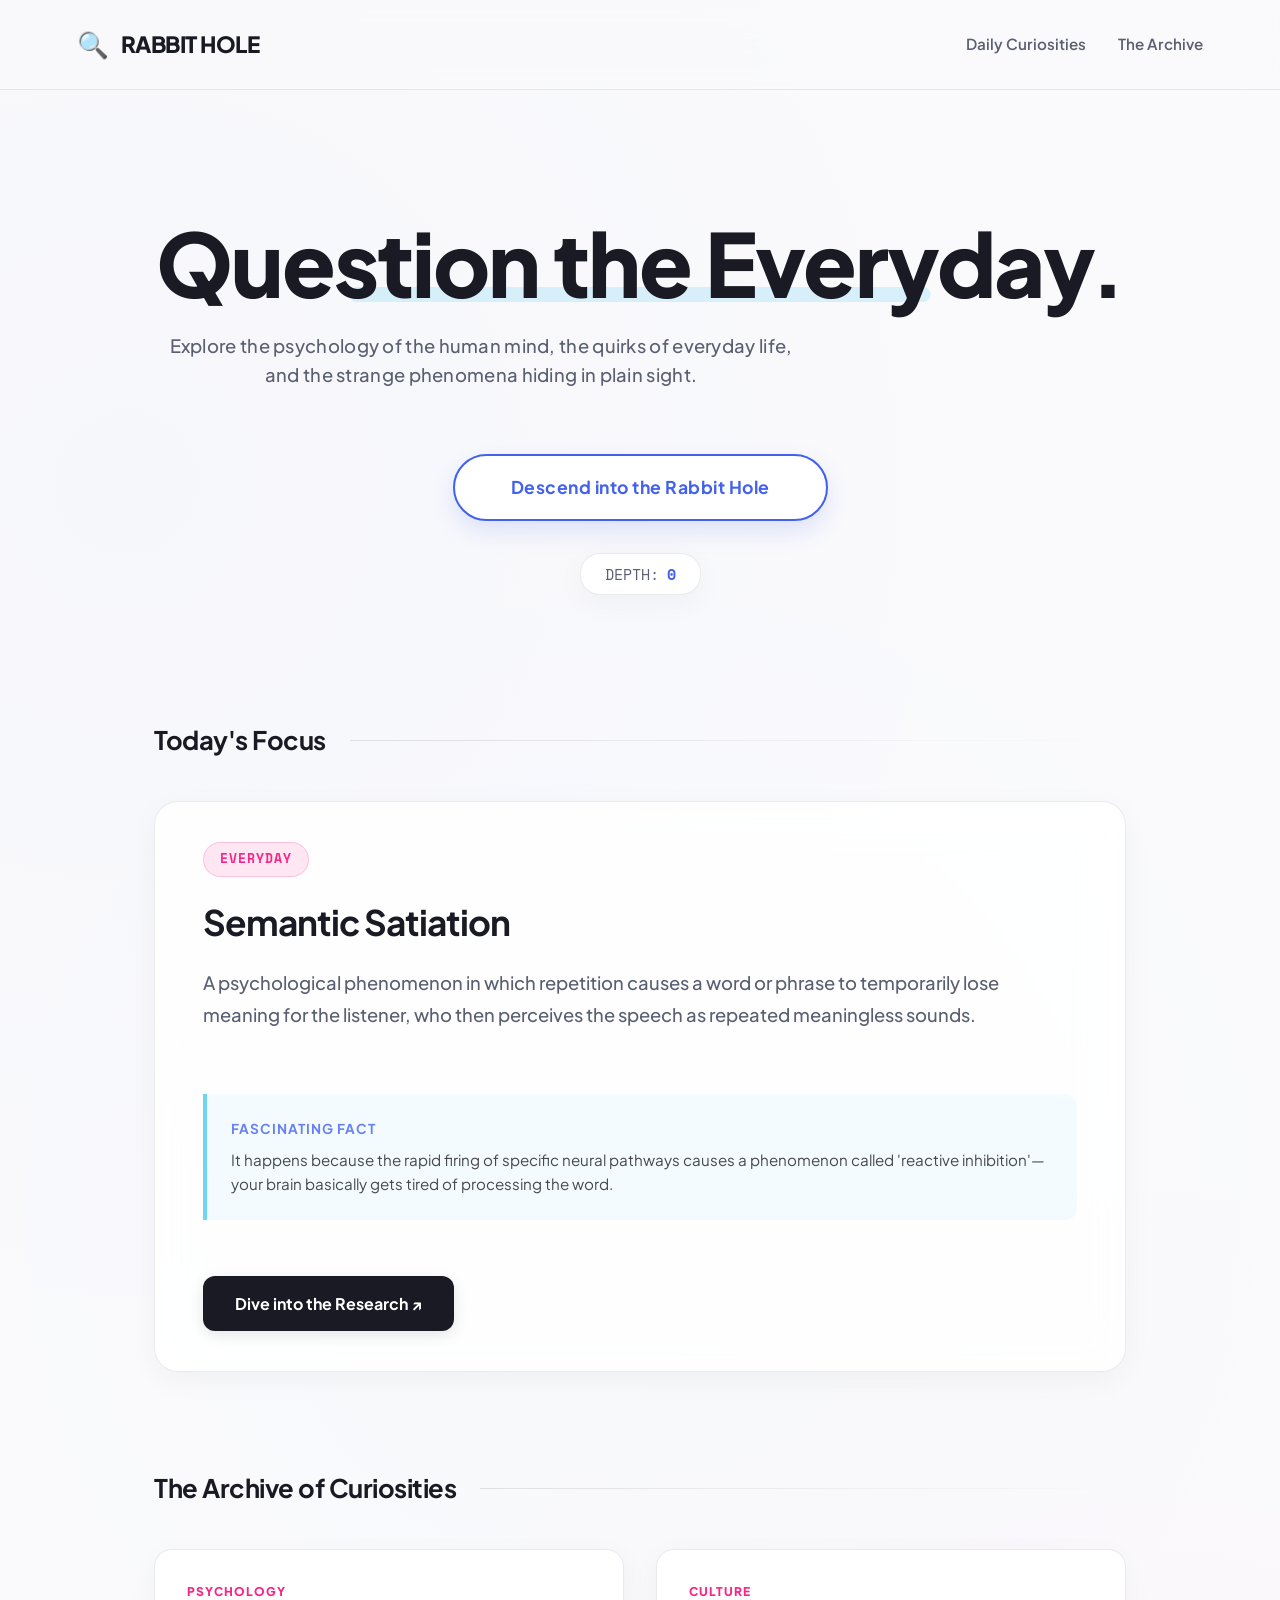
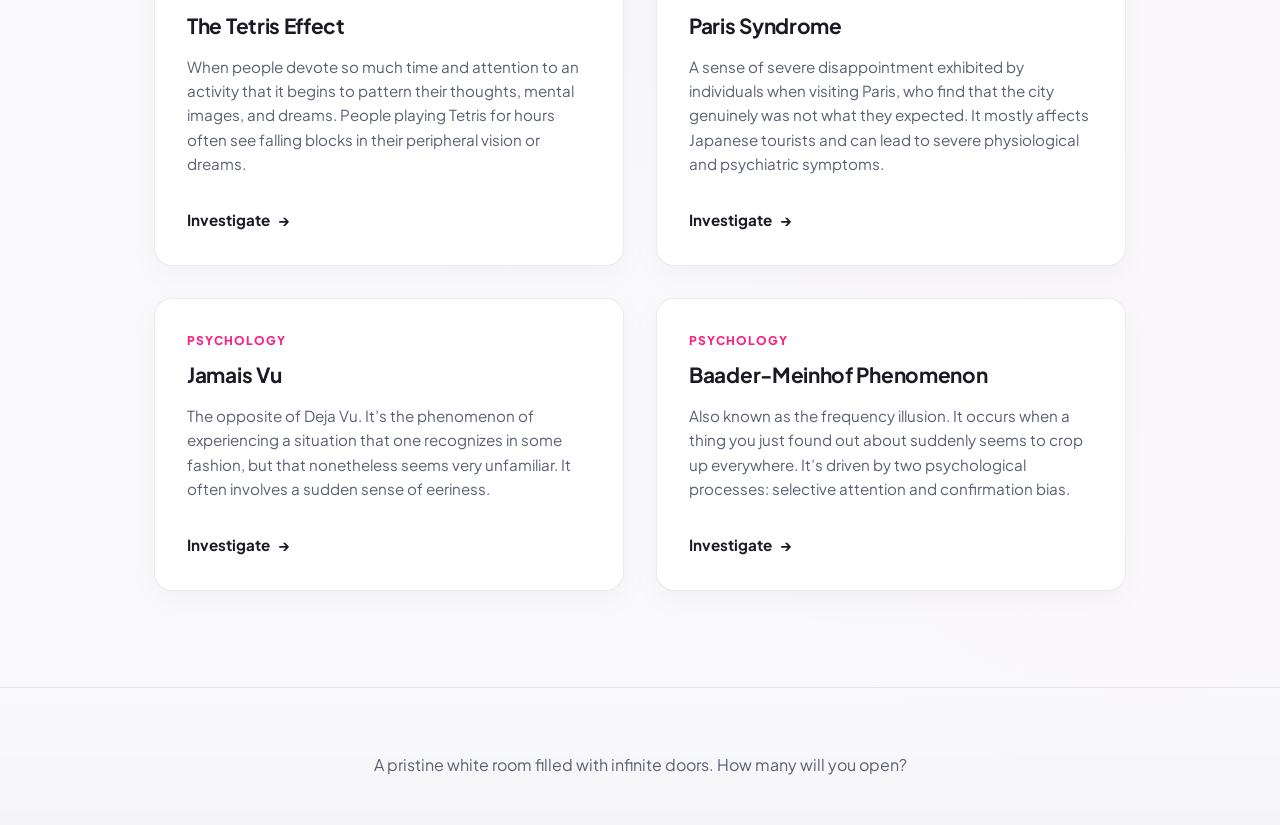
==== index.html @ a73865cf "Add files via upload" ====
<!DOCTYPE html>
<html lang="en">
<head>
    <meta charset="UTF-8">
    <meta name="viewport" content="width=device-width, initial-scale=1.0">
    <title>Rabbit Hole | The Interactive Curiosity Engine</title>
    <link rel="preconnect" href="https://fonts.googleapis.com">
    <link rel="preconnect" href="https://fonts.gstatic.com" crossorigin>
    <link href="https://fonts.googleapis.com/css2?family=Plus+Jakarta+Sans:wght@300;400;500;600;700;800&family=Space+Mono:ital,wght@0,400;0,700;1,400&display=swap" rel="stylesheet">
    <link rel="stylesheet" href="style.css">
</head>
<body>
    <nav class="navbar">
        <div class="logo">
            <span class="icon">🔍</span>
            <h1>Rabbit Hole</h1>
        </div>
        <div class="nav-links">
            <a href="#today-section">Daily Curiosities</a>
            <a href="#related-section">The Archive</a>
        </div>
    </nav>

    <main>
        <section class="hero-section">
            <div class="hero-content">
                <h2 class="mystic-title">Question the Everyday.</h2>
                <p class="subtitle">Explore the psychology of the human mind, the quirks of everyday life, and the strange phenomena hiding in plain sight.</p>
                <div class="action-area">
                    <button id="rabbit-hole-btn" class="interactive-btn">
                        <span class="btn-text">Descend into the Rabbit Hole</span>
                        <div class="btn-highlight"></div>
                    </button>
                    <div class="depth-counter">
                        Depth: <span id="depth-value" class="accent-text">0</span>
                    </div>
                </div>
            </div>
        </section>

        <!-- Hidden initially, shown after click -->
        <section id="result-area" class="result-section hidden">
            <div class="glass-card main-card" id="main-result-card">
                <div class="card-header">
                    <span class="badge" id="category-badge">Psychology</span>
                </div>
                <!-- Interactive Scramble Title -->
                <h2 id="result-title" class="card-title">Title</h2>
                
                <div class="interactive-desc">
                    <p id="result-description" class="card-desc">Description</p>
                    
                    <!-- Hover Fact feature -->
                    <div class="hidden-fact" id="hidden-fact">
                        <span class="fact-label">Did you know?</span>
                        <p id="fact-text">Fact goes here.</p>
                    </div>
                </div>
                
                <div class="card-actions">
                    <a id="result-link" href="#" target="_blank" rel="noopener noreferrer" class="link-btn">Read the Article ↗</a>
                    <button id="go-deeper-btn" class="secondary-btn">Next Anomaly ⤓</button>
                </div>
            </div>
        </section>

        <section id="today-section" class="related-section">
            <div class="section-heading">
                <h3>Today's Focus</h3>
                <div class="line"></div>
            </div>
            <div class="glass-card featured-card" id="today-curiosity">
                <!-- Populated by JS -->
            </div>
        </section>

        <section id="related-section" class="grid-section">
            <div class="section-heading">
                <h3>The Archive of Curiosities</h3>
                <div class="line"></div>
            </div>
            <div class="card-grid" id="related-grid">
                <!-- Populated by JS -->
            </div>
        </section>
    </main>

    <footer>
        <p>A pristine white room filled with infinite doors. How many will you open?</p>
    </footer>

    <script src="script.js"></script>
</body>
</html>
---- style.css ----
:root {
    --bg-color: #FAFAFC;
    --card-bg: rgba(255, 255, 255, 0.85);
    --card-border: rgba(200, 205, 215, 0.4);
    --text-main: #1A1A24;
    --text-muted: #5A6072;
    --accent: #4361EE;
    --accent-hover: #3A0CA3;
    --accent-secondary: #F72585;
    --highlight: #4CC9F0;
    
    --font-heading: 'Plus Jakarta Sans', sans-serif;
    --font-body: 'Plus Jakarta Sans', sans-serif;
    --font-mono: 'Space Mono', monospace;
    
    --shadow-soft: 0 8px 30px rgba(0, 0, 0, 0.04);
    --shadow-hover: 0 20px 40px rgba(67, 97, 238, 0.1);
}

* {
    box-sizing: border-box;
    margin: 0;
    padding: 0;
}

body {
    background-color: var(--bg-color);
    background-image: 
        radial-gradient(circle at 10% 20%, rgba(67, 97, 238, 0.02) 0%, transparent 40%),
        radial-gradient(circle at 90% 80%, rgba(247, 37, 133, 0.01) 0%, transparent 40%),
        radial-gradient(circle at 50% 50%, rgba(76, 201, 240, 0.02) 0%, transparent 50%);
    color: var(--text-main);
    font-family: var(--font-body);
    line-height: 1.6;
    overflow-x: hidden;
    position: relative;
    min-height: 100vh;
}

/* Background canvas setup */
#particle-canvas {
    position: fixed;
    top: 0;
    left: 0;
    width: 100vw;
    height: 100vh;
    z-index: -1;
    pointer-events: none;
    opacity: 0.6;
}

/* Typography styles */
h1, h2, h3, h4, .btn-text {
    font-family: var(--font-heading);
}

.accent-text {
    color: var(--accent);
    font-weight: bold;
    font-family: var(--font-mono);
}

/* Navbar */
.navbar {
    display: flex;
    justify-content: space-between;
    align-items: center;
    padding: 1.5rem 6%;
    position: relative;
    z-index: 10;
    background: rgba(250, 250, 252, 0.7);
    backdrop-filter: blur(16px);
    -webkit-backdrop-filter: blur(16px);
    border-bottom: 1px solid var(--card-border);
}

.logo {
    display: flex;
    align-items: center;
    gap: 0.75rem;
}

.logo h1 {
    font-size: 1.4rem;
    letter-spacing: -0.5px;
    font-weight: 800;
    text-transform: uppercase;
    color: var(--text-main);
}

.logo .icon {
    font-size: 1.6rem;
    display: inline-block;
    transition: transform 0.5s ease;
}

.logo:hover .icon {
    transform: rotate(20deg) scale(1.1);
}

.nav-links {
    display: flex;
    gap: 2rem;
}

.nav-links a {
    color: var(--text-muted);
    text-decoration: none;
    transition: color 0.3s;
    font-size: 0.95rem;
    font-weight: 600;
}

.nav-links a:hover {
    color: var(--accent);
}

main {
    max-width: 1100px;
    margin: 0 auto;
    padding: 0 5%;
}

/* Hero Section */
.hero-section {
    min-height: 70vh;
    display: flex;
    flex-direction: column;
    justify-content: center;
    align-items: center;
    text-align: center;
    position: relative;
    z-index: 2;
    padding: 4rem 0;
}

.mystic-title {
    font-size: clamp(3rem, 7vw, 5.5rem);
    font-weight: 800;
    margin-bottom: 1.2rem;
    color: var(--text-main);
    letter-spacing: -2px;
    line-height: 1.1;
    position: relative;
}

.mystic-title::after {
    content: '';
    position: absolute;
    bottom: 10px;
    left: 50%;
    transform: translateX(-50%);
    width: 60%;
    height: 15px;
    background: var(--highlight);
    opacity: 0.2;
    z-index: -1;
    border-radius: 10px;
}

.subtitle {
    font-size: clamp(1rem, 2vw, 1.15rem);
    color: var(--text-muted);
    max-width: 650px;
    margin-bottom: 4rem;
    font-weight: 500;
    letter-spacing: 0.3px;
}

/* Core Actions Area */
.action-area {
    display: flex;
    flex-direction: column;
    align-items: center;
    gap: 2rem;
}

.interactive-btn {
    position: relative;
    padding: 1.25rem 3.5rem;
    background: #fff;
    border: 2px solid var(--accent);
    border-radius: 50px;
    color: var(--accent);
    font-size: 1.1rem;
    font-weight: 700;
    letter-spacing: 0.5px;
    cursor: pointer;
    overflow: hidden;
    transition: all 0.4s cubic-bezier(0.175, 0.885, 0.32, 1.275);
    box-shadow: 0 10px 25px rgba(67, 97, 238, 0.15);
    z-index: 1;
}

.btn-text {
    position: relative;
    z-index: 2;
    transition: color 0.3s;
}

.btn-highlight {
    position: absolute;
    top: 50%;
    left: 50%;
    width: 250%;
    height: 250%;
    background: var(--accent);
    transform: translate(-50%, -50%) translateY(100%);
    transition: transform 0.5s cubic-bezier(0.19, 1, 0.22, 1);
    z-index: 0;
    border-radius: 50%;
}

.interactive-btn:hover {
    box-shadow: 0 15px 35px rgba(67, 97, 238, 0.3);
    border-color: var(--accent);
    transform: translateY(-3px);
}

.interactive-btn:hover .btn-highlight {
    transform: translate(-50%, -50%) translateY(0);
}

.interactive-btn:hover .btn-text {
    color: #fff;
}

.interactive-btn:active {
    transform: translateY(1px) scale(0.98);
}

/* Depth Counter */
.depth-counter {
    font-size: 0.95rem;
    color: var(--text-muted);
    font-family: var(--font-mono);
    text-transform: uppercase;
    display: flex;
    align-items: center;
    gap: 0.5rem;
    background: #fff;
    padding: 0.5rem 1.5rem;
    border-radius: 20px;
    border: 1px solid var(--card-border);
    box-shadow: var(--shadow-soft);
}

/* Hidden elements transition */
.hidden {
    opacity: 0 !important;
    pointer-events: none;
    transform: translateY(30px) !important;
    position: absolute;
    visibility: hidden;
}

/* Results Display Area */
.result-section {
    margin: 3rem 0 7rem;
    display: flex;
    justify-content: center;
    transition: opacity 0.6s ease, transform 0.8s cubic-bezier(0.16, 1, 0.3, 1), visibility 0.6s;
    opacity: 1;
    transform: translateY(0);
    visibility: visible;
    perspective: 1000px;
}

/* Reusable Glass Card layout */
.glass-card {
    background: var(--card-bg);
    backdrop-filter: blur(20px);
    -webkit-backdrop-filter: blur(20px);
    border: 1px solid var(--card-border);
    border-radius: 24px;
    padding: 3.5rem;
    width: 100%;
    position: relative;
    overflow: hidden;
    transition: box-shadow 0.4s ease, border-color 0.4s ease, transform 0.1s;
    box-shadow: var(--shadow-soft);
}

/* Interactive Card - 3D effect applies via JS transform */
.main-card {
    max-width: 850px;
    transform-style: preserve-3d;
}

/* Provide 3d depth inside card on native elements */
.main-card .card-header, 
.main-card .card-title, 
.main-card .interactive-desc, 
.main-card .card-actions {
    transform: translateZ(30px);
}

.card-header {
    margin-bottom: 1.5rem;
    display: flex;
    justify-content: space-between;
    align-items: center;
}

.badge {
    background: rgba(67, 97, 238, 0.1);
    color: var(--accent);
    padding: 0.4rem 1rem;
    border-radius: 50px;
    font-size: 0.8rem;
    font-family: var(--font-mono);
    text-transform: uppercase;
    letter-spacing: 1px;
    font-weight: 700;
    border: 1px solid rgba(67, 97, 238, 0.2);
}

.badge.everyday {
    background: rgba(247, 37, 133, 0.1);
    color: var(--accent-secondary);
    border-color: rgba(247, 37, 133, 0.2);
}

.card-title {
    font-size: 2.8rem;
    margin-bottom: 1.5rem;
    color: var(--text-main);
    letter-spacing: -1px;
    line-height: 1.2;
}

.interactive-desc {
    position: relative;
    margin-bottom: 2.5rem;
}

.card-desc {
    font-size: 1.15rem;
    color: var(--text-muted);
    line-height: 1.7;
    font-weight: 500;
}

/* Hover Fact that jumps out inside result card */
.hidden-fact {
    margin-top: 1.5rem;
    padding: 1.5rem;
    background: rgba(76, 201, 240, 0.08);
    border-left: 4px solid var(--highlight);
    border-radius: 0 12px 12px 0;
    opacity: 0.8;
    transition: all 0.3s ease;
    cursor: default;
}

.hidden-fact:hover {
    opacity: 1;
    transform: translateX(5px);
    background: rgba(76, 201, 240, 0.15);
}

.fact-label {
    font-weight: 700;
    font-size: 0.85rem;
    text-transform: uppercase;
    letter-spacing: 1px;
    color: var(--accent);
    display: block;
    margin-bottom: 0.5rem;
}

#fact-text, .hidden-fact p {
    font-size: 0.95rem;
    color: var(--text-main);
    line-height: 1.6;
}

.card-actions {
    display: flex;
    gap: 1.25rem;
    flex-wrap: wrap;
    align-items: center;
}

/* Typography Buttons */
.link-btn, .secondary-btn {
    padding: 0.9rem 2rem;
    border-radius: 12px;
    font-size: 1rem;
    text-decoration: none;
    cursor: pointer;
    font-family: var(--font-heading);
    font-weight: 700;
    transition: all 0.3s cubic-bezier(0.16, 1, 0.3, 1);
    display: inline-flex;
    align-items: center;
    justify-content: center;
    gap: 0.5rem;
}

.link-btn {
    background: var(--text-main);
    color: #fff;
    border: none;
    box-shadow: 0 4px 15px rgba(0, 0, 0, 0.1);
}

.link-btn:hover {
    background: var(--accent-hover);
    transform: translateY(-2px);
    box-shadow: 0 8px 20px rgba(58, 12, 163, 0.3);
}

.secondary-btn {
    background: #fff;
    color: var(--text-main);
    border: 1px solid var(--card-border);
}

.secondary-btn:hover {
    background: var(--bg-color);
    border-color: var(--accent);
    color: var(--accent);
    transform: translateY(-2px);
    box-shadow: 0 8px 20px rgba(0, 0, 0, 0.05);
}

/* Dynamic Sections structure */
.section-heading {
    margin-bottom: 2.5rem;
    display: flex;
    align-items: center;
    gap: 1.5rem;
}

.section-heading h3 {
    font-size: 1.6rem;
    color: var(--text-main);
    white-space: nowrap;
    letter-spacing: -0.5px;
}

.section-heading .line {
    height: 1px;
    background: linear-gradient(90deg, rgba(0,0,0,0.1), transparent);
    width: 100%;
}

.related-section, .grid-section {
    margin-bottom: 6rem;
}

.featured-card {
    padding: 2.5rem 3rem;
    display: flex;
    flex-direction: column;
    gap: 1rem;
}

/* Small Cards Grid */
.card-grid {
    display: grid;
    grid-template-columns: repeat(auto-fill, minmax(320px, 1fr));
    gap: 2rem;
}

.mini-card {
    background: #fff;
    border: 1px solid var(--card-border);
    border-radius: 18px;
    padding: 2rem;
    transition: all 0.4s ease;
    display: flex;
    flex-direction: column;
    position: relative;
    overflow: hidden;
    box-shadow: var(--shadow-soft);
}

.mini-card::before {
    content: '';
    position: absolute;
    bottom: 0;
    left: 0;
    width: 100%;
    height: 4px;
    background: var(--accent);
    transform: scaleX(0);
    transform-origin: left;
    transition: transform 0.4s ease;
}

.mini-card:hover {
    transform: translateY(-6px);
    box-shadow: var(--shadow-hover);
}

.mini-card:hover::before {
    transform: scaleX(1);
}

.mini-card h4 {
    font-size: 1.3rem;
    margin-bottom: 0.8rem;
    color: var(--text-main);
    letter-spacing: -0.3px;
    transition: color 0.3s;
}

.mini-category {
    font-size: 0.75rem;
    text-transform: uppercase;
    letter-spacing: 1px;
    color: var(--accent-secondary);
    font-weight: 800;
    margin-bottom: 0.5rem;
    display: block;
}

.mini-card:hover h4 {
    color: var(--accent);
}

.mini-card p {
    font-size: 0.95rem;
    color: var(--text-muted);
    margin-bottom: 2rem;
    flex-grow: 1;
    line-height: 1.6;
}

.mini-link {
    color: var(--text-main);
    text-decoration: none;
    font-size: 0.95rem;
    font-weight: 700;
    font-family: var(--font-heading);
    align-self: flex-start;
    display: inline-flex;
    align-items: center;
    gap: 0.5rem;
    transition: all 0.3s;
    position: relative;
}

.mini-link::after {
    content: '';
    position: absolute;
    bottom: -2px;
    left: 0;
    width: 100%;
    height: 2px;
    background: var(--accent);
    transform: scaleX(0);
    transform-origin: right;
    transition: transform 0.3s ease;
}

.mini-card:hover .mini-link {
    color: var(--accent);
}

.mini-card:hover .mini-link::after {
    transform: scaleX(1);
    transform-origin: left;
}

.mini-link .arrow {
    transition: transform 0.3s ease;
}

.mini-card:hover .mini-link .arrow {
    transform: translateX(5px);
}

/* Footer Design */
footer {
    text-align: center;
    padding: 4rem 5% 3rem;
    border-top: 1px solid var(--card-border);
    color: var(--text-muted);
    font-size: 1rem;
    margin-top: 5rem;
    background: linear-gradient(to top, rgba(0,0,0,0.02), transparent);
}

/* Pulse animation for depth counter */
@keyframes pulse-anim {
    0% { transform: scale(1); }
    50% { transform: scale(1.3); color: var(--accent-secondary); }
    100% { transform: scale(1); }
}

.pulse {
    display: inline-block;
    animation: pulse-anim 0.6s cubic-bezier(0.175, 0.885, 0.32, 1.275);
}

/* Mobile Responsiveness */
@media (max-width: 768px) {
    .glass-card { 
        padding: 2rem 1.5rem; 
    }
    .card-title { 
        font-size: 2rem; 
    }
    .card-actions { 
        flex-direction: column; 
        align-items: stretch;
    }
    .link-btn, .secondary-btn { 
        width: 100%; 
        text-align: center; 
    }
    .nav-links {
        display: none;
    }
    .section-heading h3 {
        font-size: 1.3rem;
    }
    .hero-section {
        padding: 2rem 0;
    }
    .main-card {
        transform: none !important; /* Disable 3D tilt on mobile */
    }
}
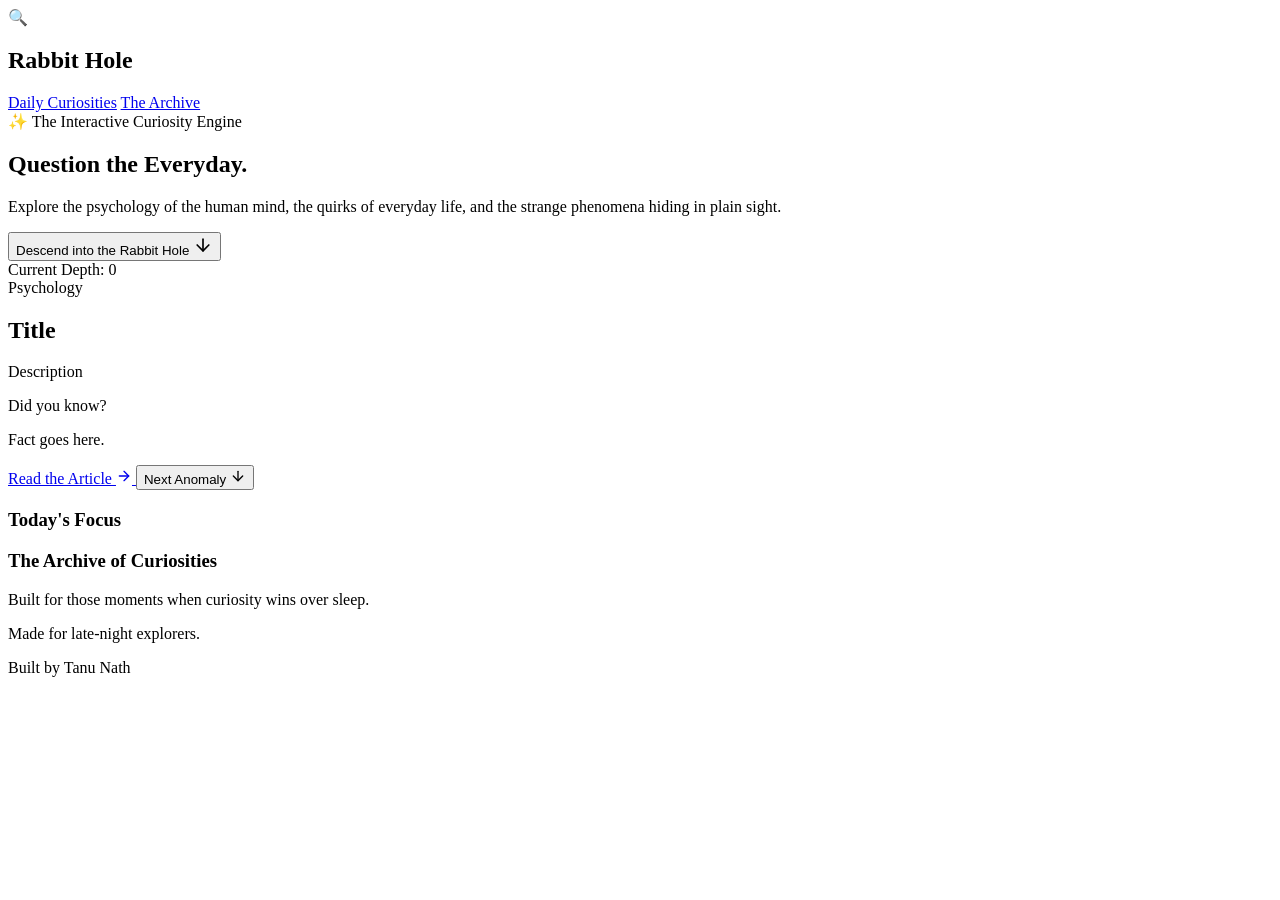
==== commit 8e1ed620: "Update index.html" ====
--- a/index.html
+++ b/index.html
@@ -7,7 +7,7 @@
     <link rel="preconnect" href="https://fonts.googleapis.com">
     <link rel="preconnect" href="https://fonts.gstatic.com" crossorigin>
     <link href="https://fonts.googleapis.com/css2?family=Plus+Jakarta+Sans:wght@300;400;500;600;700;800&family=Space+Mono:ital,wght@0,400;0,700;1,400&display=swap" rel="stylesheet">
-    <link rel="stylesheet" href="style.css">
+    <link rel="stylesheet" href="style_new.css">
 </head>
 <body>
     <nav class="navbar">
@@ -19,32 +19,52 @@
             <a href="#today-section">Daily Curiosities</a>
             <a href="#related-section">The Archive</a>
         </div>
+        <!-- Mobile Menu Toggle -->
+        <div class="mobile-menu-btn">
+            <span></span>
+            <span></span>
+            <span></span>
+        </div>
     </nav>
-
     <main>
+        <!-- Modern "Lovable" Style Hero Section -->
         <section class="hero-section">
+            <div class="hero-background-grid"></div>
             <div class="hero-content">
-                <h2 class="mystic-title">Question the Everyday.</h2>
-                <p class="subtitle">Explore the psychology of the human mind, the quirks of everyday life, and the strange phenomena hiding in plain sight.</p>
-                <div class="action-area">
-                    <button id="rabbit-hole-btn" class="interactive-btn">
+                <div class="hero-badge fade-in-up">
+                    <span class="badge-icon">✨</span>
+                    <span class="badge-text">The Interactive Curiosity Engine</span>
+                </div>
+                
+                <h1 class="hero-title fade-in-up delay-1">
+                    Question the <span class="text-gradient">Everyday.</span>
+                </h1>
+                
+                <p class="hero-subtitle fade-in-up delay-2">
+                    Explore the psychology of the human mind, the quirks of everyday life, and the strange phenomena hiding in plain sight.
+                </p>
+                
+                <div class="hero-action-area fade-in-up delay-3">
+                    <button id="rabbit-hole-btn" class="primary-btn">
                         <span class="btn-text">Descend into the Rabbit Hole</span>
-                        <div class="btn-highlight"></div>
+                        <svg class="btn-icon" width="20" height="20" viewBox="0 0 24 24" fill="none" stroke="currentColor" stroke-width="2" stroke-linecap="round" stroke-linejoin="round"><line x1="12" y1="5" x2="12" y2="19"></line><polyline points="19 12 12 19 5 12"></polyline></svg>
                     </button>
-                    <div class="depth-counter">
-                        Depth: <span id="depth-value" class="accent-text">0</span>
+                    
+                    <div class="depth-indicator">
+                        <div class="depth-pulse"></div>
+                        <span class="depth-label">Current Depth:</span>
+                        <span id="depth-value" class="depth-value">0</span>
                     </div>
                 </div>
             </div>
         </section>
-
         <!-- Hidden initially, shown after click -->
         <section id="result-area" class="result-section hidden">
             <div class="glass-card main-card" id="main-result-card">
                 <div class="card-header">
-                    <span class="badge" id="category-badge">Psychology</span>
+                    <span class="category-badge" id="category-badge">Psychology</span>
                 </div>
-                <!-- Interactive Scramble Title -->
+                
                 <h2 id="result-title" class="card-title">Title</h2>
                 
                 <div class="interactive-desc">
@@ -58,37 +78,44 @@
                 </div>
                 
                 <div class="card-actions">
-                    <a id="result-link" href="#" target="_blank" rel="noopener noreferrer" class="link-btn">Read the Article ↗</a>
-                    <button id="go-deeper-btn" class="secondary-btn">Next Anomaly ⤓</button>
+                    <a id="result-link" href="#" target="_blank" rel="noopener noreferrer" class="read-more-btn">
+                        Read the Article 
+                        <svg width="16" height="16" viewBox="0 0 24 24" fill="none" stroke="currentColor" stroke-width="2" stroke-linecap="round" stroke-linejoin="round"><line x1="5" y1="12" x2="19" y2="12"></line><polyline points="12 5 19 12 12 19"></polyline></svg>
+                    </a>
+                    <button id="go-deeper-btn" class="next-btn">
+                        Next Anomaly
+                        <svg width="16" height="16" viewBox="0 0 24 24" fill="none" stroke="currentColor" stroke-width="2" stroke-linecap="round" stroke-linejoin="round"><line x1="12" y1="5" x2="12" y2="19"></line><polyline points="19 12 12 19 5 12"></polyline></svg>
+                    </button>
                 </div>
             </div>
         </section>
-
-        <section id="today-section" class="related-section">
+        <section id="today-section" class="content-section">
             <div class="section-heading">
                 <h3>Today's Focus</h3>
-                <div class="line"></div>
             </div>
-            <div class="glass-card featured-card" id="today-curiosity">
+            <div class="featured-card" id="today-curiosity">
                 <!-- Populated by JS -->
             </div>
         </section>
-
-        <section id="related-section" class="grid-section">
+        <section id="related-section" class="content-section">
             <div class="section-heading">
                 <h3>The Archive of Curiosities</h3>
-                <div class="line"></div>
             </div>
             <div class="card-grid" id="related-grid">
                 <!-- Populated by JS -->
             </div>
         </section>
     </main>
-
     <footer>
-        <p>A pristine white room filled with infinite doors. How many will you open?</p>
+        <div class="footer-content">
+            <p>Built for those moments when curiosity wins over sleep.</p>
+            <p>Made for late-night explorers.</p>
+            <p class="author">Built by Tanu Nath</p>
+        </div>
     </footer>
-
-    <script src="script.js"></script>
+    <!-- Background script handles canvas generation -->
+    <canvas id="particle-canvas"></canvas>
+    
+    <script src="script_new.js"></script>
 </body>
 </html>
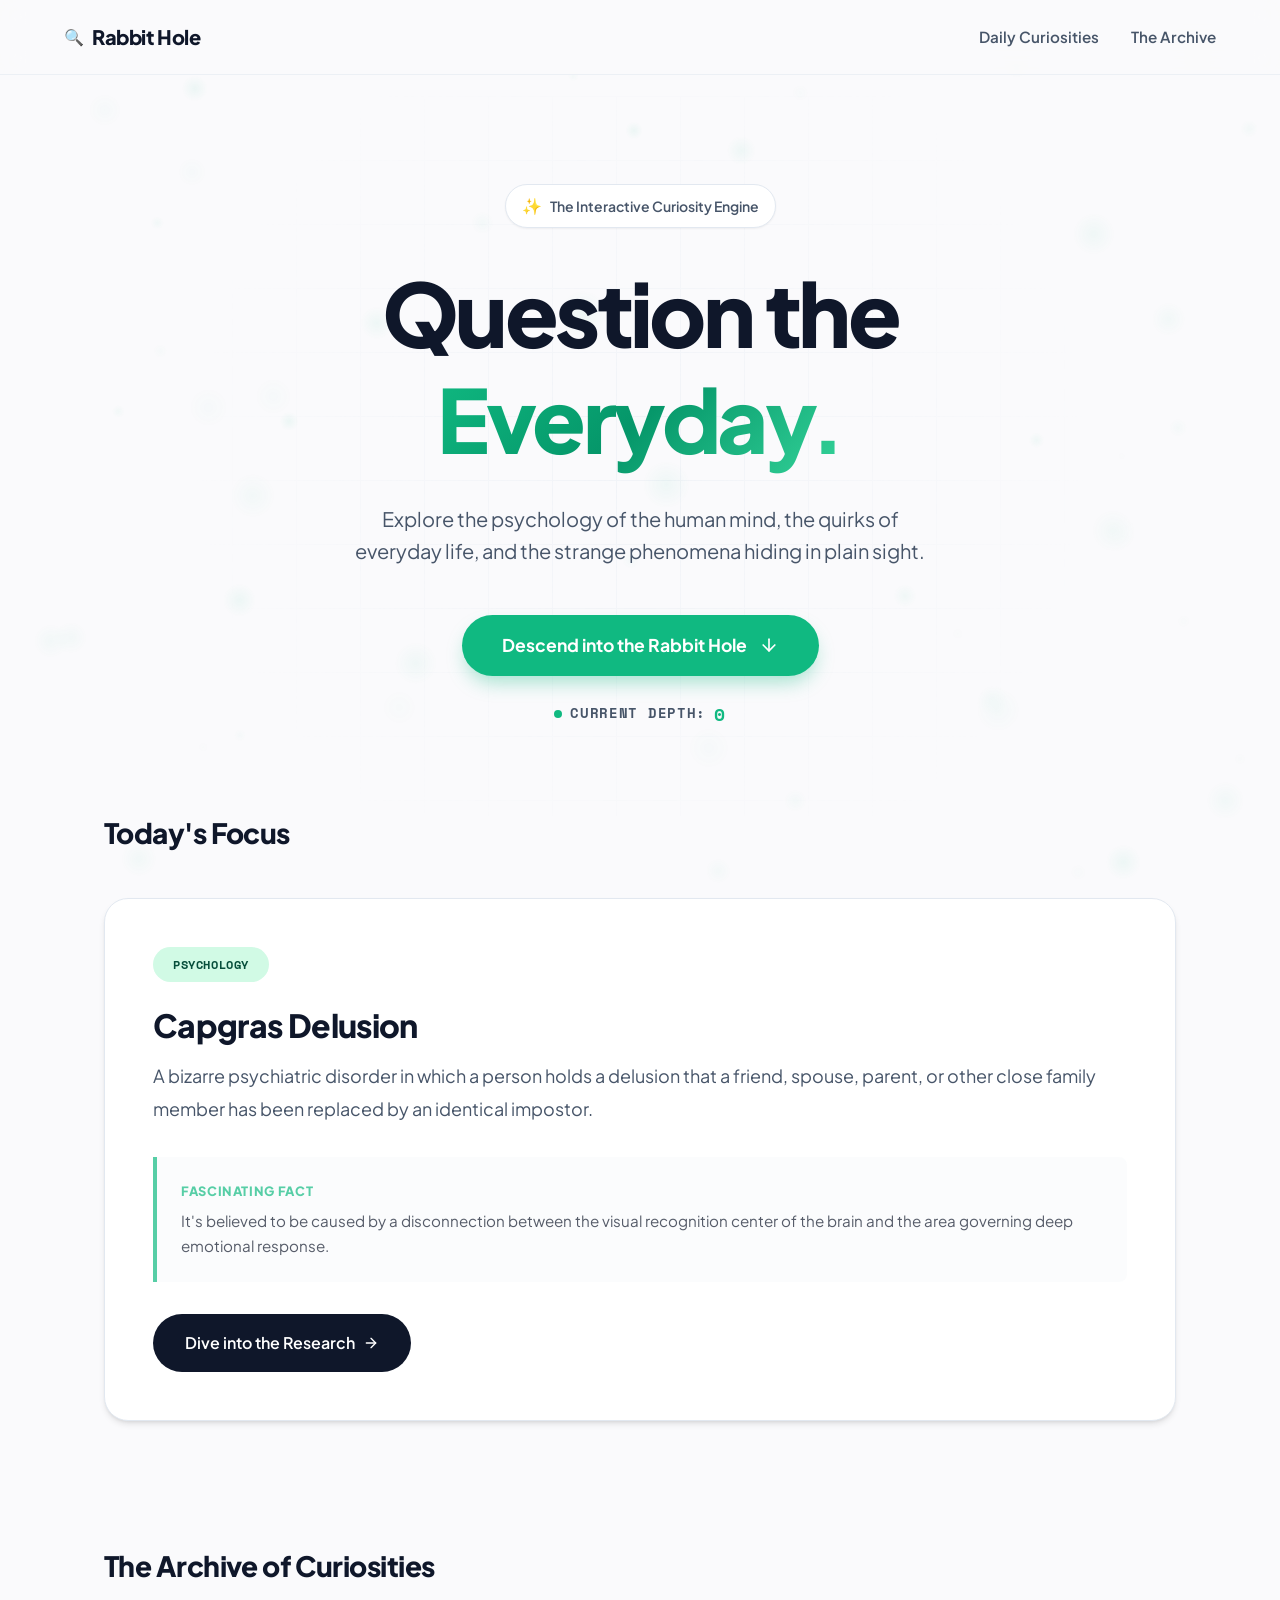
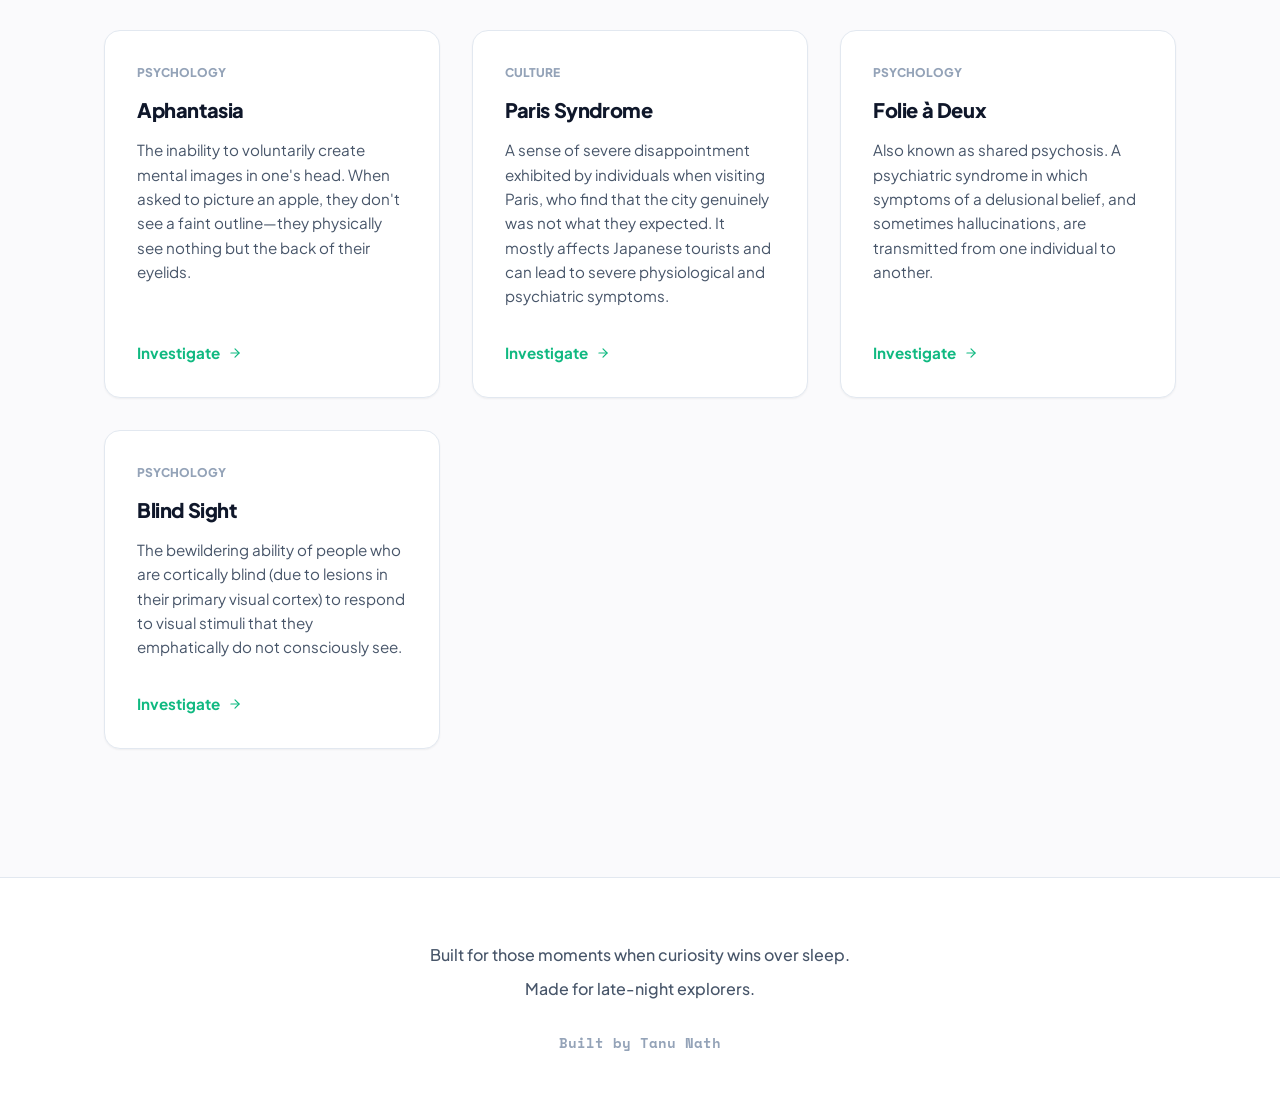
==== commit f33adb53: "Update index.html" ====
--- a/index.html
+++ b/index.html
@@ -7,7 +7,7 @@
     <link rel="preconnect" href="https://fonts.googleapis.com">
     <link rel="preconnect" href="https://fonts.gstatic.com" crossorigin>
     <link href="https://fonts.googleapis.com/css2?family=Plus+Jakarta+Sans:wght@300;400;500;600;700;800&family=Space+Mono:ital,wght@0,400;0,700;1,400&display=swap" rel="stylesheet">
-    <link rel="stylesheet" href="style_new.css">
+    <link rel="stylesheet" href="style.css">
 </head>
 <body>
     <nav class="navbar">
@@ -26,6 +26,7 @@
             <span></span>
         </div>
     </nav>
+
     <main>
         <!-- Modern "Lovable" Style Hero Section -->
         <section class="hero-section">
@@ -58,6 +59,7 @@
                 </div>
             </div>
         </section>
+
         <!-- Hidden initially, shown after click -->
         <section id="result-area" class="result-section hidden">
             <div class="glass-card main-card" id="main-result-card">
@@ -80,7 +82,7 @@
                 <div class="card-actions">
                     <a id="result-link" href="#" target="_blank" rel="noopener noreferrer" class="read-more-btn">
                         Read the Article 
-                        <svg width="16" height="16" viewBox="0 0 24 24" fill="none" stroke="currentColor" stroke-width="2" stroke-linecap="round" stroke-linejoin="round"><line x1="5" y1="12" x2="19" y2="12"></line><polyline points="12 5 19 12 12 19"></polyline></svg>
+                        <svg width="16" height="16" viewBox="0 0 24 24" fill="none" stroke="currentColor" stroke-width="2" stroke-linecap="round" stroke-linejoin="round"><line x1="5" y1="12" x2="19" y2="12"></line><polyline points="12 5 19 12 19"></polyline></svg>
                     </a>
                     <button id="go-deeper-btn" class="next-btn">
                         Next Anomaly
@@ -89,6 +91,7 @@
                 </div>
             </div>
         </section>
+
         <section id="today-section" class="content-section">
             <div class="section-heading">
                 <h3>Today's Focus</h3>
@@ -97,6 +100,7 @@
                 <!-- Populated by JS -->
             </div>
         </section>
+
         <section id="related-section" class="content-section">
             <div class="section-heading">
                 <h3>The Archive of Curiosities</h3>
@@ -106,6 +110,7 @@
             </div>
         </section>
     </main>
+
     <footer>
         <div class="footer-content">
             <p>Built for those moments when curiosity wins over sleep.</p>
@@ -113,9 +118,10 @@
             <p class="author">Built by Tanu Nath</p>
         </div>
     </footer>
+
     <!-- Background script handles canvas generation -->
     <canvas id="particle-canvas"></canvas>
     
-    <script src="script_new.js"></script>
+    <script src="script.js"></script>
 </body>
 </html>
--- a/style.css
+++ b/style.css
@@ -0,0 +1,574 @@
+:root {
+    /* Base Colors - Clean, Clinical Light Theme */
+    --bg-color: #FAFAFC;
+    --surface-color: #FFFFFF;
+    --border-color: #E2E8F0;
+    
+    /* Text Colors */
+    --text-primary: #0F172A;
+    --text-secondary: #475569;
+    --text-tertiary: #94A3B8;
+    
+    /* Accent Colors - Emerald Green Theme */
+    --accent-main: #10B981; /* Emerald 500 */
+    --accent-hover: #059669; /* Emerald 600 */
+    --accent-light: #D1FAE5; /* Emerald 100 */
+    --accent-dark: #064E3B; /* Emerald 900 */
+    
+    /* Typography */
+    --font-sans: 'Plus Jakarta Sans', system-ui, -apple-system, sans-serif;
+    --font-mono: 'Space Mono', monospace;
+    
+    /* Design Tokens */
+    --radius-sm: 8px;
+    --radius-md: 16px;
+    --radius-lg: 24px;
+    --radius-pill: 9999px;
+    
+    --shadow-sm: 0 1px 2px 0 rgb(0 0 0 / 0.05);
+    --shadow-md: 0 4px 6px -1px rgb(0 0 0 / 0.1), 0 2px 4px -2px rgb(0 0 0 / 0.1);
+    --shadow-xl: 0 20px 25px -5px rgb(0 0 0 / 0.1), 0 8px 10px -6px rgb(0 0 0 / 0.1);
+    --shadow-glow: 0 0 30px rgba(16, 185, 129, 0.2);
+}
+* {
+    box-sizing: border-box;
+    margin: 0;
+    padding: 0;
+}
+body {
+    background-color: var(--bg-color);
+    color: var(--text-primary);
+    font-family: var(--font-sans);
+    line-height: 1.6;
+    overflow-x: hidden;
+    position: relative;
+    min-height: 100vh;
+}
+/* Background canvas setup */
+#particle-canvas {
+    position: fixed;
+    top: 0;
+    left: 0;
+    width: 100vw;
+    height: 100vh;
+    z-index: -1;
+    pointer-events: none;
+    opacity: 0.4;
+}
+/* Base Typography */
+h1, h2, h3, h4, h5, h6 {
+    font-weight: 800;
+    line-height: 1.2;
+    letter-spacing: -0.02em;
+    color: var(--text-primary);
+}
+/* -------------------------------------
+ *  Layout & Navigation
+ * ------------------------------------- */
+.navbar {
+    display: flex;
+    justify-content: space-between;
+    align-items: center;
+    padding: 1.5rem 5%;
+    position: fixed; /* Fixed navigation is typical for Lovable style */
+    top: 0;
+    width: 100%;
+    z-index: 50;
+    background: rgba(250, 250, 252, 0.8);
+    backdrop-filter: blur(12px);
+    -webkit-backdrop-filter: blur(12px);
+    border-bottom: 1px solid rgba(226, 232, 240, 0.6);
+    transition: all 0.3s ease;
+}
+.logo {
+    display: flex;
+    align-items: center;
+    gap: 0.5rem;
+}
+.logo h1 {
+    font-size: 1.25rem;
+    font-weight: 800;
+}
+.nav-links {
+    display: flex;
+    gap: 2rem;
+}
+.nav-links a {
+    color: var(--text-secondary);
+    text-decoration: none;
+    font-weight: 600;
+    font-size: 0.95rem;
+    transition: color 0.2s ease;
+}
+.nav-links a:hover {
+    color: var(--accent-main);
+}
+.mobile-menu-btn {
+    display: none;
+    flex-direction: column;
+    gap: 5px;
+    cursor: pointer;
+}
+.mobile-menu-btn span {
+    width: 25px;
+    height: 2px;
+    background-color: var(--text-primary);
+    transition: 0.3s;
+}
+main {
+    max-width: 1200px;
+    margin: 0 auto;
+    padding: 6rem 5% 0; /* padding-top to account for fixed navbar */
+}
+/* -------------------------------------
+ *  Modern Hero Section (Lovable Style)
+ * ------------------------------------- */
+.hero-section {
+    min-height: 80vh;
+    display: flex;
+    flex-direction: column;
+    justify-content: center;
+    align-items: center;
+    text-align: center;
+    position: relative;
+    padding: 4rem 0;
+}
+.hero-background-grid {
+    position: absolute;
+    inset: 0;
+    background-image: linear-gradient(to right, var(--border-color) 1px, transparent 1px),
+                      linear-gradient(to bottom, var(--border-color) 1px, transparent 1px);
+    background-size: 4rem 4rem;
+    mask-image: radial-gradient(circle, black, transparent 70%);
+    -webkit-mask-image: radial-gradient(circle, black, transparent 70%);
+    opacity: 0.4;
+    z-index: -1;
+}
+.hero-content {
+    max-width: 800px;
+    display: flex;
+    flex-direction: column;
+    align-items: center;
+    gap: 2rem;
+}
+.hero-badge {
+    display: inline-flex;
+    align-items: center;
+    gap: 0.5rem;
+    padding: 0.5rem 1rem;
+    background: var(--surface-color);
+    border: 1px solid var(--border-color);
+    border-radius: var(--radius-pill);
+    box-shadow: var(--shadow-sm);
+    font-size: 0.875rem;
+    font-weight: 600;
+    color: var(--text-secondary);
+}
+.hero-badge .badge-icon {
+    font-size: 1rem;
+}
+.hero-title {
+    font-size: clamp(3.5rem, 8vw, 5.5rem);
+    letter-spacing: -0.04em;
+    color: var(--text-primary);
+}
+.text-gradient {
+    background: linear-gradient(135deg, var(--accent-main), #059669, #34d399);
+    -webkit-background-clip: text;
+    -webkit-text-fill-color: transparent;
+    background-clip: text;
+    color: transparent;
+}
+.hero-subtitle {
+    font-size: clamp(1.1rem, 2vw, 1.25rem);
+    color: var(--text-secondary);
+    max-width: 600px;
+    font-weight: 400;
+}
+.hero-action-area {
+    display: flex;
+    flex-direction: column;
+    align-items: center;
+    gap: 1.5rem;
+    margin-top: 1rem;
+}
+/* Primary Button Styling */
+.primary-btn {
+    display: flex;
+    align-items: center;
+    gap: 0.75rem;
+    padding: 1.2rem 2.5rem;
+    background-color: var(--accent-main);
+    color: white;
+    border: none;
+    border-radius: var(--radius-pill);
+    font-size: 1.1rem;
+    font-weight: 700;
+    font-family: var(--font-sans);
+    cursor: pointer;
+    transition: all 0.3s cubic-bezier(0.4, 0, 0.2, 1);
+    box-shadow: 0 10px 20px -5px rgba(16, 185, 129, 0.4);
+    position: relative;
+    overflow: hidden;
+}
+.primary-btn .btn-text, .primary-btn .btn-icon {
+    position: relative;
+    z-index: 2;
+    transition: transform 0.3s ease;
+}
+.primary-btn .btn-highlight {
+    position: absolute;
+    inset: 0;
+    background: linear-gradient(to right, transparent, rgba(255,255,255,0.2), transparent);
+    transform: translateX(-100%);
+    transition: transform 0.6s ease;
+    z-index: 1;
+}
+.primary-btn:hover {
+    background-color: var(--accent-hover);
+    transform: translateY(-2px);
+    box-shadow: 0 15px 25px -5px rgba(16, 185, 129, 0.5);
+}
+.primary-btn:hover .btn-icon {
+    transform: translateX(4px);
+}
+.primary-btn:hover .btn-highlight {
+    transform: translateX(100%);
+}
+.primary-btn:active {
+    transform: translateY(0);
+}
+/* Depth Indicator */
+.depth-indicator {
+    display: flex;
+    align-items: center;
+    gap: 0.5rem;
+    font-family: var(--font-mono);
+    font-size: 0.85rem;
+    color: var(--text-secondary);
+    text-transform: uppercase;
+    letter-spacing: 0.05em;
+    font-weight: 600;
+}
+.depth-pulse {
+    width: 8px;
+    height: 8px;
+    border-radius: 50%;
+    background-color: var(--accent-main);
+    box-shadow: 0 0 0 0 rgba(16, 185, 129, 0.7);
+    animation: ping 2s cubic-bezier(0, 0, 0.2, 1) infinite;
+}
+.depth-value {
+    color: var(--accent-main);
+    font-size: 1.1rem;
+    font-weight: 700;
+}
+@keyframes ping {
+    75%, 100% {
+        transform: scale(2);
+        opacity: 0;
+        box-shadow: 0 0 0 10px rgba(16, 185, 129, 0);
+    }
+}
+/* -------------------------------------
+ *  Results Area & Cards
+ * ------------------------------------- */
+.result-section {
+    margin: 4rem 0 6rem;
+    display: flex;
+    justify-content: center;
+    perspective: 1000px;
+    transition: opacity 0.6s ease, transform 0.8s ease;
+    opacity: 1;
+    transform: translateY(0);
+}
+.result-section.hidden {
+    opacity: 0 !important;
+    pointer-events: none;
+    transform: translateY(20px) scale(0.98) !important;
+    position: absolute;
+    visibility: hidden;
+}
+.glass-card {
+    background: var(--surface-color);
+    border: 1px solid var(--border-color);
+    border-radius: var(--radius-lg);
+    padding: 3.5rem;
+    width: 100%;
+    box-shadow: var(--shadow-xl);
+    position: relative;
+    overflow: hidden;
+}
+.main-card {
+    max-width: 900px;
+    transform-style: preserve-3d;
+    transition: transform 0.1s;
+}
+.card-header {
+    display: flex;
+    margin-bottom: 2rem;
+}
+.category-badge {
+    padding: 0.5rem 1.25rem;
+    background-color: var(--accent-light);
+    color: var(--accent-dark);
+    border-radius: var(--radius-pill);
+    font-weight: 700;
+    font-size: 0.75rem;
+    text-transform: uppercase;
+    letter-spacing: 0.05em;
+    font-family: var(--font-mono);
+}
+.category-badge.everyday {
+    background-color: #E0E7FF; /* Indigo 100 */
+    color: #3730A3; /* Indigo 800 */
+}
+.category-badge.culture {
+    background-color: #FCE7F3; /* Pink 100 */
+    color: #9D174D; /* Pink 800 */
+}
+.card-title {
+    font-size: 2.5rem;
+    color: var(--text-primary);
+    margin-bottom: 1.5rem;
+}
+.interactive-desc {
+    margin-bottom: 3rem;
+}
+.card-desc {
+    font-size: 1.125rem;
+    color: var(--text-secondary);
+    line-height: 1.8;
+}
+.hidden-fact {
+    margin-top: 2rem;
+    padding: 1.5rem;
+    background-color: rgba(248, 250, 252, 0.8);
+    border-left: 4px solid var(--accent-main);
+    border-radius: 0 var(--radius-sm) var(--radius-sm) 0;
+    opacity: 0.7;
+    transition: all 0.3s ease;
+}
+.hidden-fact:hover {
+    opacity: 1;
+    background-color: var(--accent-light);
+    transform: translateX(4px);
+}
+.fact-label {
+    display: block;
+    font-size: 0.8rem;
+    text-transform: uppercase;
+    font-weight: 800;
+    color: var(--accent-main);
+    margin-bottom: 0.5rem;
+    letter-spacing: 0.05em;
+}
+#fact-text, .hidden-fact p {
+    font-size: 0.95rem;
+    color: var(--text-primary);
+}
+/* Card Action Buttons */
+.card-actions {
+    display: flex;
+    gap: 1rem;
+    flex-wrap: wrap;
+}
+.read-more-btn, .next-btn {
+    display: inline-flex;
+    align-items: center;
+    gap: 0.5rem;
+    padding: 1rem 2rem;
+    border-radius: var(--radius-pill);
+    font-weight: 600;
+    font-size: 1rem;
+    text-decoration: none;
+    cursor: pointer;
+    transition: all 0.2s ease;
+}
+.read-more-btn {
+    background-color: var(--text-primary);
+    color: white;
+    border: none;
+}
+.read-more-btn:hover {
+    background-color: var(--text-secondary);
+    transform: translateY(-1px);
+    box-shadow: var(--shadow-md);
+}
+.next-btn {
+    background-color: transparent;
+    color: var(--text-primary);
+    border: 1px solid var(--border-color);
+}
+.next-btn:hover {
+    background-color: var(--bg-color);
+    border-color: var(--text-primary);
+    transform: translateY(-1px);
+}
+/* -------------------------------------
+ *  Layout Grids (Daily / Archive)
+ * ------------------------------------- */
+.content-section {
+    margin-bottom: 8rem;
+}
+.section-heading {
+    margin-bottom: 3rem;
+}
+.section-heading h3 {
+    font-size: 1.75rem;
+    color: var(--text-primary);
+}
+.featured-card {
+    background: var(--surface-color);
+    border: 1px solid var(--border-color);
+    border-radius: var(--radius-lg);
+    padding: 3rem;
+    box-shadow: var(--shadow-md);
+}
+.card-grid {
+    display: grid;
+    grid-template-columns: repeat(auto-fill, minmax(300px, 1fr));
+    gap: 2rem;
+}
+.mini-card {
+    background: var(--surface-color);
+    border: 1px solid var(--border-color);
+    border-radius: var(--radius-md);
+    padding: 2rem;
+    transition: all 0.3s ease;
+    display: flex;
+    flex-direction: column;
+    height: 100%;
+    position: relative;
+    overflow: hidden;
+    box-shadow: var(--shadow-sm);
+}
+.mini-card:hover {
+    transform: translateY(-4px);
+    box-shadow: var(--shadow-xl);
+    border-color: var(--accent-main);
+}
+.mini-category {
+    font-size: 0.75rem;
+    text-transform: uppercase;
+    font-weight: 800;
+    color: var(--text-tertiary);
+    margin-bottom: 1rem;
+    display: inline-block;
+}
+.mini-card h4 {
+    font-size: 1.25rem;
+    margin-bottom: 1rem;
+}
+.mini-card p {
+    font-size: 0.95rem;
+    color: var(--text-secondary);
+    margin-bottom: 2rem;
+    flex-grow: 1;
+}
+.mini-link {
+    display: inline-flex;
+    align-items: center;
+    gap: 0.5rem;
+    color: var(--accent-main);
+    font-weight: 700;
+    text-decoration: none;
+    font-size: 0.95rem;
+    align-self: flex-start;
+}
+.mini-link:hover {
+    color: var(--accent-hover);
+}
+.mini-link svg {
+    transition: transform 0.2s ease;
+}
+.mini-card:hover .mini-link svg {
+    transform: translateX(4px);
+}
+/* -------------------------------------
+ *  Footer
+ * ------------------------------------- */
+footer {
+    padding: 4rem 5% 3rem;
+    text-align: center;
+    border-top: 1px solid var(--border-color);
+    background-color: var(--surface-color);
+}
+.footer-content {
+    display: flex;
+    flex-direction: column;
+    gap: 0.5rem;
+}
+footer p {
+    color: var(--text-secondary);
+    font-size: 1rem;
+    font-weight: 500;
+}
+footer .author {
+    margin-top: 1.5rem;
+    font-family: var(--font-mono);
+    font-size: 0.85rem;
+    color: var(--text-tertiary);
+    font-weight: 600;
+}
+/* -------------------------------------
+ *  Animations & Utilities
+ * ------------------------------------- */
+.fade-in-up {
+    opacity: 0;
+    transform: translateY(20px);
+    animation: fadeInUp 0.8s cubic-bezier(0.16, 1, 0.3, 1) forwards;
+}
+.delay-1 { animation-delay: 0.1s; }
+.delay-2 { animation-delay: 0.2s; }
+.delay-3 { animation-delay: 0.3s; }
+@keyframes fadeInUp {
+    to {
+        opacity: 1;
+        transform: translateY(0);
+    }
+}
+.pulse {
+    animation: counterPulse 0.5s cubic-bezier(0.4, 0, 0.2, 1);
+}
+@keyframes counterPulse {
+    0% { transform: scale(1); }
+    50% { transform: scale(1.3); color: var(--accent-main); }
+    100% { transform: scale(1); }
+}
+/* -------------------------------------
+ *  Responsive Design
+ * ------------------------------------- */
+@media (max-width: 768px) {
+    .nav-links {
+        display: none;
+    }
+    
+    .mobile-menu-btn {
+        display: flex;
+    }
+    .hero-section {
+        padding: 2rem 0;
+        min-height: auto;
+        margin-bottom: 4rem;
+    }
+    .hero-title {
+        font-size: 3rem;
+    }
+    .glass-card {
+        padding: 2rem 1.5rem;
+    }
+    .card-title {
+        font-size: 2rem;
+    }
+    .card-actions {
+        flex-direction: column;
+    }
+    .read-more-btn, .next-btn {
+        width: 100%;
+        justify-content: center;
+    }
+    .main-card {
+        transform: none !important;
+    }
+}
